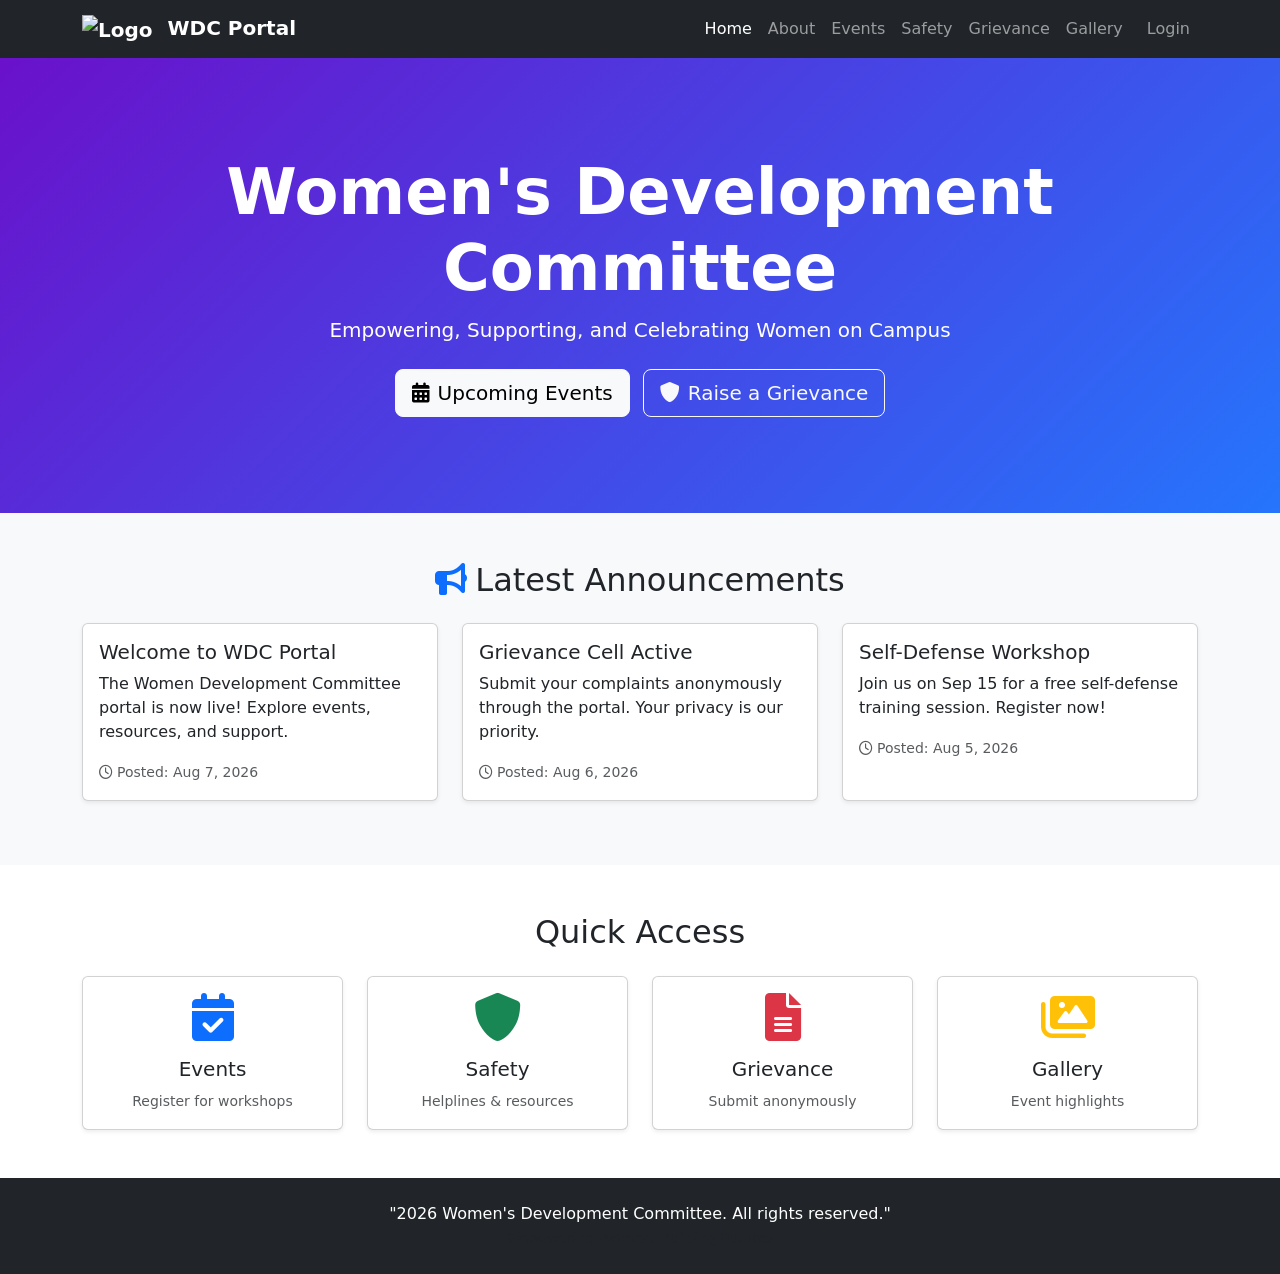
==== index.html/index.html @ 7facd770 "Initial commit - WDC Portal website" ====
<!DOCTYPE html>
<html lang="en">
<head>
    <meta charset="UTF-8">
    <meta name="viewport" content="width=device-width, initial-scale=1.0">
    <title>WDC Portal - Women's Development Committee</title>
    <link href="https://cdn.jsdelivr.net/npm/bootstrap@5.3.0-alpha1/dist/css/bootstrap.min.css" rel="stylesheet">
    <link rel="stylesheet" href="https://cdnjs.cloudflare.com/ajax/libs/font-awesome/6.0.0-beta3/css/all.min.css">
    <link rel="stylesheet" href="assets/css/style.css">
</head>
<body>

<!-- ========== NAVBAR ========== -->
<nav class="navbar navbar-expand-lg navbar-dark bg-dark sticky-top">
    <div class="container">
        <a class="navbar-brand fw-bold" href="/">
            <img src="assets/images/logo.png" alt="Logo" height="35" class="me-2">
            WDC Portal
        </a>
        <button class="navbar-toggler" type="button" data-bs-toggle="collapse" data-bs-target="#navbarNav">
            <span class="navbar-toggler-icon"></span>
        </button>
        <div class="collapse navbar-collapse" id="navbarNav">
            <ul class="navbar-nav ms-auto">
                <li class="nav-item"><a class="nav-link active" href="/">Home</a></li>
                <li class="nav-item"><a class="nav-link" href="/pages/about.html">About</a></li>
                <li class="nav-item"><a class="nav-link" href="/pages/events.html">Events</a></li>
                <li class="nav-item"><a class="nav-link" href="/pages/safety.html">Safety</a></li>
                <li class="nav-item"><a class="nav-link" href="/pages/grievance.html">Grievance</a></li>
                <li class="nav-item"><a class="nav-link" href="/pages/gallery.html">Gallery</a></li>
                <li class="nav-item"><a class="nav-link btn btn-outline-light btn-sm ms-2" href="/pages/login.html">Login</a></li>
            </ul>
        </div>
    </div>
</nav>

<!-- ========== HERO SECTION ========== -->
<section class="hero-section text-white text-center py-5" style="background: linear-gradient(135deg, #6a11cb, #2575fc);">
    <div class="container py-5">
        <h1 class="display-3 fw-bold">Women's Development Committee</h1>
        <p class="lead mb-4">Empowering, Supporting, and Celebrating Women on Campus</p>
        <a href="pages/events.html" class="btn btn-light btn-lg me-2">
            <i class="fas fa-calendar-alt me-2"></i>Upcoming Events
        </a>
        <a href="pages/grievance.html" class="btn btn-outline-light btn-lg">
            <i class="fas fa-shield-alt me-2"></i>Raise a Grievance
        </a>
    </div>
</section>

<!-- ========== ANNOUNCEMENTS ========== -->
<section class="py-5 bg-light">
    <div class="container">
        <h2 class="text-center mb-4">
            <i class="fas fa-bullhorn me-2 text-primary"></i>Latest Announcements
        </h2>
        <div class="row">
            <div class="col-md-4 mb-3">
                <div class="card h-100 shadow-sm hover-card">
                    <div class="card-body">
                        <h5 class="card-title">Welcome to WDC Portal</h5>
                        <p class="card-text">The Women Development Committee portal is now live! Explore events, resources, and support.</p>
                        <small class="text-muted"><i class="far fa-clock me-1"></i>Posted: Aug 7, 2026</small>
                    </div>
                </div>
            </div>
            <div class="col-md-4 mb-3">
                <div class="card h-100 shadow-sm hover-card">
                    <div class="card-body">
                        <h5 class="card-title">Grievance Cell Active</h5>
                        <p class="card-text">Submit your complaints anonymously through the portal. Your privacy is our priority.</p>
                        <small class="text-muted"><i class="far fa-clock me-1"></i>Posted: Aug 6, 2026</small>
                    </div>
                </div>
            </div>
            <div class="col-md-4 mb-3">
                <div class="card h-100 shadow-sm hover-card">
                    <div class="card-body">
                        <h5 class="card-title">Self-Defense Workshop</h5>
                        <p class="card-text">Join us on Sep 15 for a free self-defense training session. Register now!</p>
                        <small class="text-muted"><i class="far fa-clock me-1"></i>Posted: Aug 5, 2026</small>
                    </div>
                </div>
            </div>
        </div>
    </div>
</section>

<!-- ========== QUICK LINKS ========== -->
<section class="py-5">
    <div class="container">
        <h2 class="text-center mb-4">Quick Access</h2>
        <div class="row text-center g-4">
            <div class="col-md-3 col-6">
                <a href="pages/events.html" class="text-decoration-none">
                    <div class="card h-100 shadow-sm hover-card">
                        <div class="card-body">
                            <i class="fas fa-calendar-check fa-3x text-primary mb-3"></i>
                            <h5>Events</h5>
                            <small class="text-muted">Register for workshops</small>
                        </div>
                    </div>
                </a>
            </div>
            <div class="col-md-3 col-6">
                <a href="pages/safety.html" class="text-decoration-none">
                    <div class="card h-100 shadow-sm hover-card">
                        <div class="card-body">
                            <i class="fas fa-shield-alt fa-3x text-success mb-3"></i>
                            <h5>Safety</h5>
                            <small class="text-muted">Helplines & resources</small>
                        </div>
                    </div>
                </a>
            </div>
            <div class="col-md-3 col-6">
                <a href="pages/grievance.html" class="text-decoration-none">
                    <div class="card h-100 shadow-sm hover-card">
                        <div class="card-body">
                            <i class="fas fa-file-alt fa-3x text-danger mb-3"></i>
                            <h5>Grievance</h5>
                            <small class="text-muted">Submit anonymously</small>
                        </div>
                    </div>
                </a>
            </div>
            <div class="col-md-3 col-6">
                <a href="pages/gallery.html" class="text-decoration-none">
                    <div class="card h-100 shadow-sm hover-card">
                        <div class="card-body">
                            <i class="fas fa-images fa-3x text-warning mb-3"></i>
                            <h5>Gallery</h5>
                            <small class="text-muted">Event highlights</small>
                        </div>
                    </div>
                </a>
            </div>
        </div>
    </div>
</section>

<!-- ========== FOOTER ========== -->
<footer class="bg-dark text-white text-center py-4">
    <div class="container">
        <p class="mb-0">"2026 Women's Development Committee. All rights reserved."</p>
        <small class="text-muted">Empowering Women, Building Futures</small>
    </div>
</footer>

<script src="https://cdn.jsdelivr.net/npm/bootstrap@5.3.0-alpha1/dist/js/bootstrap.bundle.min.js"></script>
<script src="assets/js/script.js"></script>
</body>
</html>
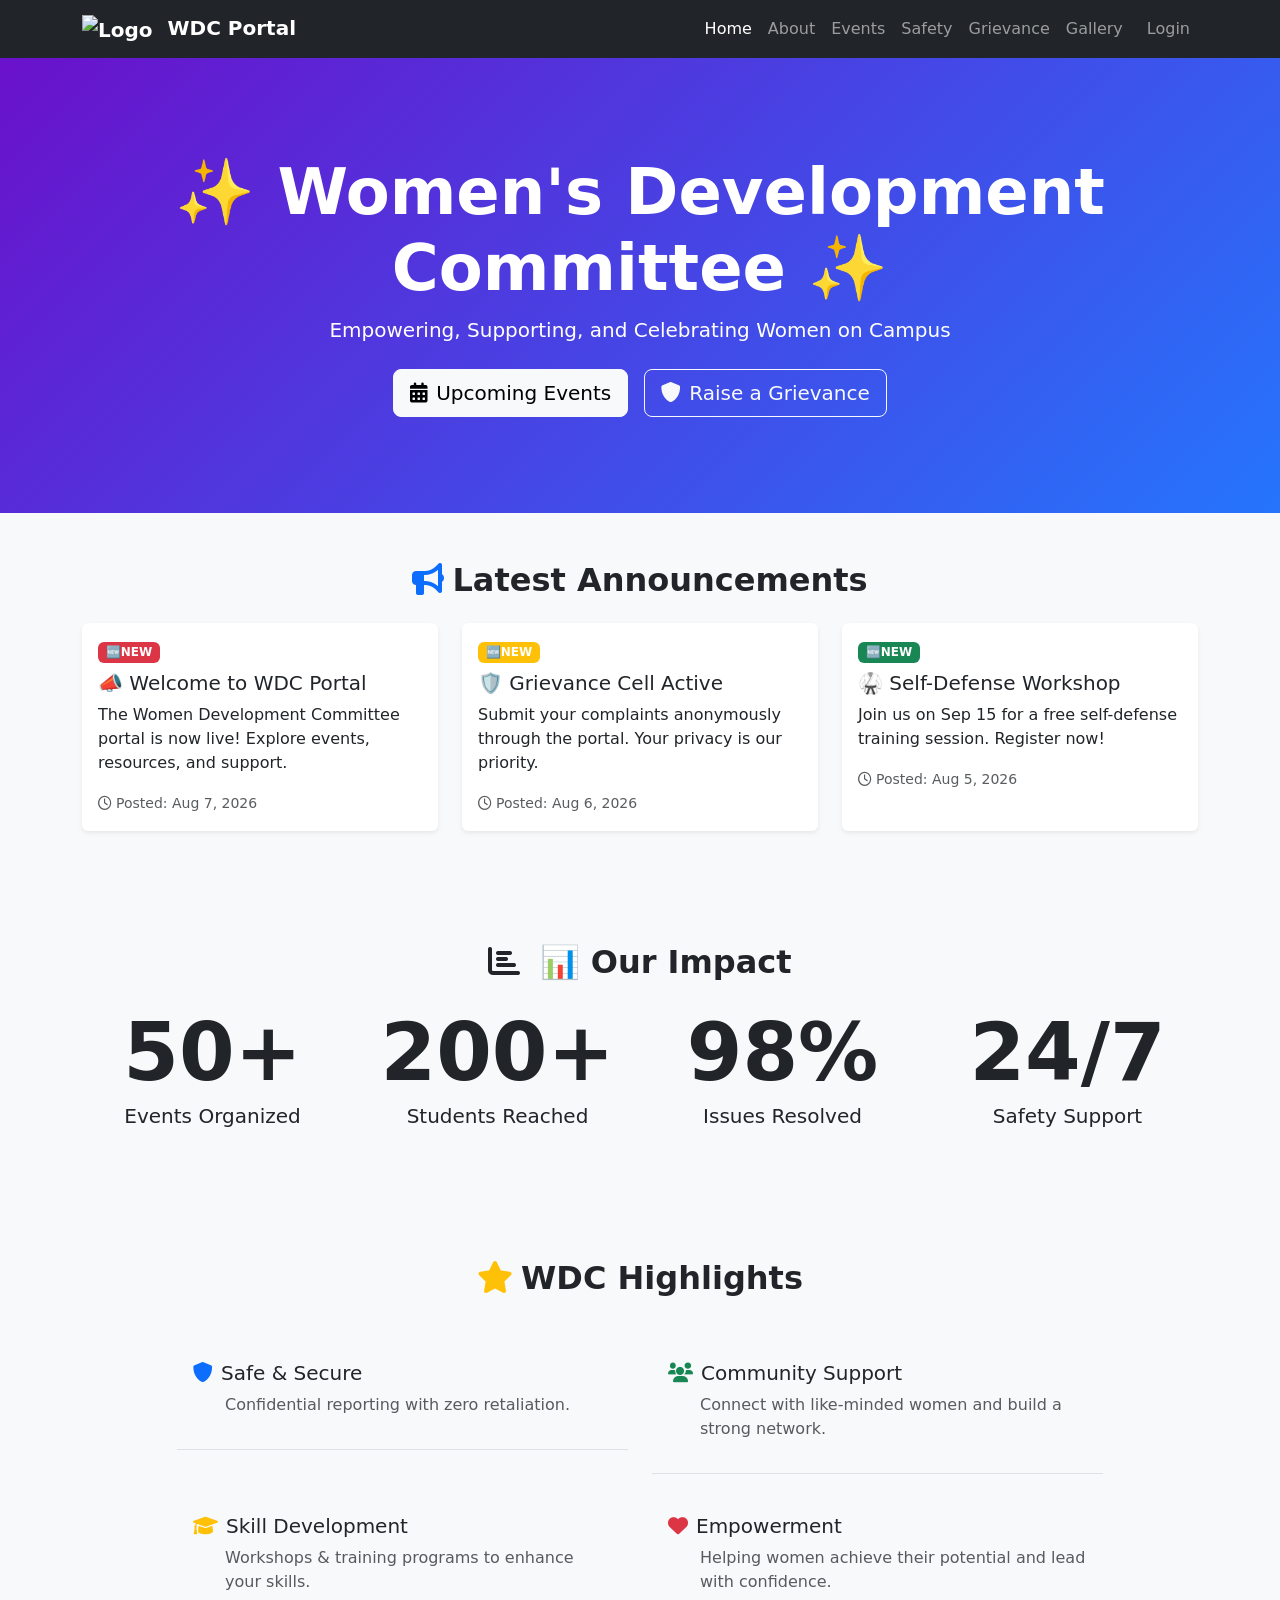
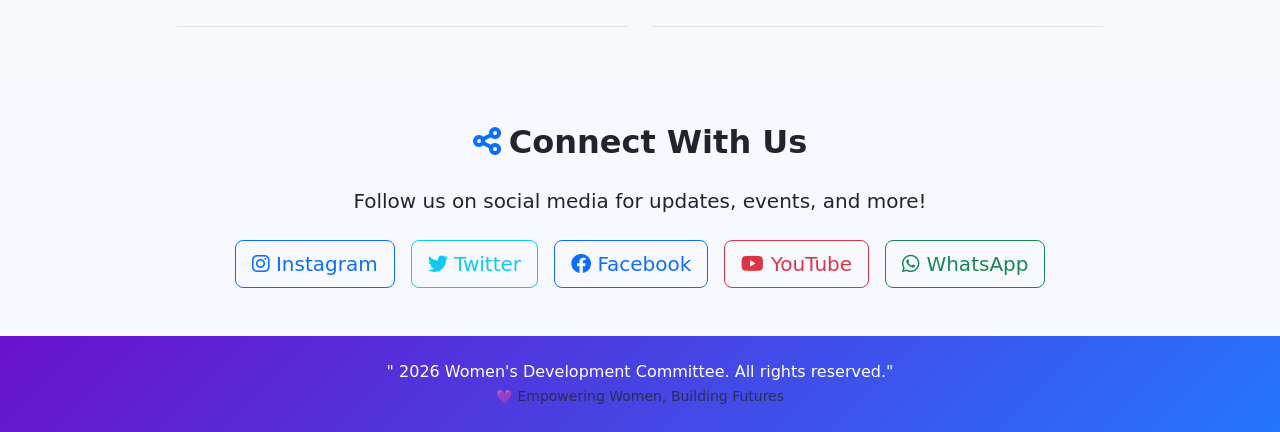
==== commit 13f4cf27: "Initial commit - WDC Portal website" ====
--- a/index.html/index.html
+++ b/index.html/index.html
@@ -1,20 +1,22 @@
 <!DOCTYPE html>
 <html lang="en">
 <head>
-    <meta charset="UTF-8">
-    <meta name="viewport" content="width=device-width, initial-scale=1.0">
+    <meta charset="UTF-8" />
+    <meta name="viewport" content="width=device-width, initial-scale=1.0"/>
     <title>WDC Portal - Women's Development Committee</title>
-    <link href="https://cdn.jsdelivr.net/npm/bootstrap@5.3.0-alpha1/dist/css/bootstrap.min.css" rel="stylesheet">
-    <link rel="stylesheet" href="https://cdnjs.cloudflare.com/ajax/libs/font-awesome/6.0.0-beta3/css/all.min.css">
-    <link rel="stylesheet" href="assets/css/style.css">
+    <link href="https://cdn.jsdelivr.net/npm/bootstrap@5.3.0-alpha1/dist/css/bootstrap.min.css" rel="stylesheet" />
+    <link rel="stylesheet" href="https://cdnjs.cloudflare.com/ajax/libs/font-awesome/6.0.0-beta3/css/all.min.css" />
+    <link rel="stylesheet" href="assets/css/style.css" />
 </head>
 <body>
 
-<!-- ========== NAVBAR ========== -->
+<!-- ================================ -->
+<!-- NAVBAR -->
+<!-- ================================ -->
 <nav class="navbar navbar-expand-lg navbar-dark bg-dark sticky-top">
     <div class="container">
         <a class="navbar-brand fw-bold" href="/">
-            <img src="assets/images/logo.png" alt="Logo" height="35" class="me-2">
+            <img src="assets/images/logo.jpg" alt="Logo" height="35" class="me-2">
             WDC Portal
         </a>
         <button class="navbar-toggler" type="button" data-bs-toggle="collapse" data-bs-target="#navbarNav">
@@ -34,49 +36,56 @@
     </div>
 </nav>
 
-<!-- ========== HERO SECTION ========== -->
+<!-- ================================ -->
+<!-- HERO SECTION -->
+<!-- ================================ -->
 <section class="hero-section text-white text-center py-5" style="background: linear-gradient(135deg, #6a11cb, #2575fc);">
     <div class="container py-5">
-        <h1 class="display-3 fw-bold">Women's Development Committee</h1>
+        <h1 class="display-3 fw-bold">✨ Women's Development Committee ✨</h1>
         <p class="lead mb-4">Empowering, Supporting, and Celebrating Women on Campus</p>
-        <a href="pages/events.html" class="btn btn-light btn-lg me-2">
-            <i class="fas fa-calendar-alt me-2"></i>Upcoming Events
-        </a>
-        <a href="pages/grievance.html" class="btn btn-outline-light btn-lg">
-            <i class="fas fa-shield-alt me-2"></i>Raise a Grievance
-        </a>
-    </div>
-</section>
-
-<!-- ========== ANNOUNCEMENTS ========== -->
+        <div class="d-flex justify-content-center gap-3 flex-wrap">
+            <a href="pages/events.html" class="btn btn-light btn-lg">
+                <i class="fas fa-calendar-alt me-2"></i>Upcoming Events
+            </a>
+            <a href="pages/grievance.html" class="btn btn-outline-light btn-lg">
+                <i class="fas fa-shield-alt me-2"></i>Raise a Grievance
+            </a>
+        </div>
+    </div>
+</section>
+
+<!-- ================================ -->
+<!-- LATEST ANNOUNCEMENTS -->
+<!-- ================================ -->
 <section class="py-5 bg-light">
     <div class="container">
-        <h2 class="text-center mb-4">
-            <i class="fas fa-bullhorn me-2 text-primary"></i>Latest Announcements
-        </h2>
+        <h2 class="text-center mb-4 fw-bold"><i class="fas fa-bullhorn me-2 text-primary"></i>Latest Announcements</h2>
         <div class="row">
             <div class="col-md-4 mb-3">
-                <div class="card h-100 shadow-sm hover-card">
+                <div class="card h-100 shadow-sm hover-card border-0">
                     <div class="card-body">
-                        <h5 class="card-title">Welcome to WDC Portal</h5>
+                        <span class="badge bg-danger mb-2"> 🆕NEW</span>
+                        <h5 class="card-title"> 📣 Welcome to WDC Portal</h5>
                         <p class="card-text">The Women Development Committee portal is now live! Explore events, resources, and support.</p>
                         <small class="text-muted"><i class="far fa-clock me-1"></i>Posted: Aug 7, 2026</small>
                     </div>
                 </div>
             </div>
             <div class="col-md-4 mb-3">
-                <div class="card h-100 shadow-sm hover-card">
+                <div class="card h-100 shadow-sm hover-card border-0">
                     <div class="card-body">
-                        <h5 class="card-title">Grievance Cell Active</h5>
+                        <span class="badge bg-warning mb-2">🆕NEW</span>
+                        <h5 class="card-title"> 🛡️ Grievance Cell Active</h5>
                         <p class="card-text">Submit your complaints anonymously through the portal. Your privacy is our priority.</p>
                         <small class="text-muted"><i class="far fa-clock me-1"></i>Posted: Aug 6, 2026</small>
                     </div>
                 </div>
             </div>
             <div class="col-md-4 mb-3">
-                <div class="card h-100 shadow-sm hover-card">
+                <div class="card h-100 shadow-sm hover-card border-0">
                     <div class="card-body">
-                        <h5 class="card-title">Self-Defense Workshop</h5>
+                        <span class="badge bg-success mb-2"> 🆕NEW</span>
+                        <h5 class="card-title"> 🥋 Self-Defense Workshop</h5>
                         <p class="card-text">Join us on Sep 15 for a free self-defense training session. Register now!</p>
                         <small class="text-muted"><i class="far fa-clock me-1"></i>Posted: Aug 5, 2026</small>
                     </div>
@@ -86,68 +95,107 @@
     </div>
 </section>
 
-<!-- ========== QUICK LINKS ========== -->
-<section class="py-5">
-    <div class="container">
-        <h2 class="text-center mb-4">Quick Access</h2>
-        <div class="row text-center g-4">
-            <div class="col-md-3 col-6">
-                <a href="pages/events.html" class="text-decoration-none">
-                    <div class="card h-100 shadow-sm hover-card">
-                        <div class="card-body">
-                            <i class="fas fa-calendar-check fa-3x text-primary mb-3"></i>
-                            <h5>Events</h5>
-                            <small class="text-muted">Register for workshops</small>
-                        </div>
-                    </div>
-                </a>
-            </div>
-            <div class="col-md-3 col-6">
-                <a href="pages/safety.html" class="text-decoration-none">
-                    <div class="card h-100 shadow-sm hover-card">
-                        <div class="card-body">
-                            <i class="fas fa-shield-alt fa-3x text-success mb-3"></i>
-                            <h5>Safety</h5>
-                            <small class="text-muted">Helplines & resources</small>
-                        </div>
-                    </div>
-                </a>
-            </div>
-            <div class="col-md-3 col-6">
-                <a href="pages/grievance.html" class="text-decoration-none">
-                    <div class="card h-100 shadow-sm hover-card">
-                        <div class="card-body">
-                            <i class="fas fa-file-alt fa-3x text-danger mb-3"></i>
-                            <h5>Grievance</h5>
-                            <small class="text-muted">Submit anonymously</small>
-                        </div>
-                    </div>
-                </a>
-            </div>
-            <div class="col-md-3 col-6">
-                <a href="pages/gallery.html" class="text-decoration-none">
-                    <div class="card h-100 shadow-sm hover-card">
-                        <div class="card-body">
-                            <i class="fas fa-images fa-3x text-warning mb-3"></i>
-                            <h5>Gallery</h5>
-                            <small class="text-muted">Event highlights</small>
-                        </div>
-                    </div>
-                </a>
-            </div>
-        </div>
-    </div>
-</section>
-
-<!-- ========== FOOTER ========== -->
-<footer class="bg-dark text-white text-center py-4">
-    <div class="container">
-        <p class="mb-0">"2026 Women's Development Committee. All rights reserved."</p>
-        <small class="text-muted">Empowering Women, Building Futures</small>
+<!-- ================================ -->
+<!-- OUR IMPACT -->
+<!-- ================================ -->
+<section class="py-5 bg-light">
+    <div class="container">
+        <h2 class="text-center mb-4 fw-bold"><i class="fas fa-chart-bar me-2"></i> 📊 Our Impact</h2>
+        <div class="row text-center ">
+            <div class="col-md-3 col-6 mb-3">
+                <div class="display-1 fw-bold">50+</div>
+                <p class="lead">Events Organized</p>
+            </div>
+            <div class="col-md-3 col-6 mb-3">
+                <div class="display-1 fw-bold">200+</div>
+                <p class="lead">Students Reached</p>
+            </div>
+            <div class="col-md-3 col-6 mb-3">
+                <div class="display-1 fw-bold">98%</div>
+                <p class="lead">Issues Resolved</p>
+            </div>
+            <div class="col-md-3 col-6 mb-3">
+                <div class="display-1 fw-bold">24/7</div>
+                <p class="lead">Safety Support</p>
+            </div>
+        </div>
+    </div>
+</section>
+
+<!-- ================================ -->
+<!-- WDC HIGHLIGHTS (LIST STYLE) -->
+<!-- ================================ -->
+<section class="py-5 bg-light">
+    <div class="container">
+        <h2 class="text-center mb-5 fw-bold">
+            <i class="fas fa-star me-2 text-warning"></i>WDC Highlights
+        </h2>
+        <div class="row justify-content-center">
+            <div class="col-md-10">
+                <div class="row g-4">
+                    <div class="col-md-6">
+                        <div class="p-3 border-bottom">
+                            <h5><i class="fas fa-shield-alt text-primary me-2"></i>Safe & Secure</h5>
+                            <p class="text-muted ms-4 ps-2">Confidential reporting with zero retaliation.</p>
+                        </div>
+                    </div>
+                    <div class="col-md-6">
+                        <div class="p-3 border-bottom">
+                            <h5><i class="fas fa-users text-success me-2"></i>Community Support</h5>
+                            <p class="text-muted ms-4 ps-2">Connect with like-minded women and build a strong network.</p>
+                        </div>
+                    </div>
+                    <div class="col-md-6">
+                        <div class="p-3 border-bottom">
+                            <h5><i class="fas fa-graduation-cap text-warning me-2"></i>Skill Development</h5>
+                            <p class="text-muted ms-4 ps-2">Workshops &amp; training programs to enhance your skills.</p>
+                        </div>
+                    </div>
+                    <div class="col-md-6">
+                        <div class="p-3 border-bottom">
+                            <h5><i class="fas fa-heart text-danger me-2"></i>Empowerment</h5>
+                            <p class="text-muted ms-4 ps-2">Helping women achieve their potential and lead with confidence.</p>
+                        </div>
+                    </div>
+                </div>
+            </div>
+        </div>
+    </div>
+</section>
+
+<!-- ================================ -->
+<!-- CONNECT WITH US -->
+<!-- ================================ -->
+<section class="py-5" style="background: #f8f9ff;">
+    <div class="container text-center">
+        <h2 class="fw-bold mb-4"><i class="fas fa-share-alt me-2 text-primary"></i>Connect With Us</h2>
+        <p class="lead mb-4">Follow us on social media for updates, events, and more!</p>
+        <div class="d-flex justify-content-center gap-3 flex-wrap">
+            <a href="#" class="btn btn-outline-primary btn-lg"><i class="fab fa-instagram"></i> Instagram</a>
+            <a href="#" class="btn btn-outline-info btn-lg"><i class="fab fa-twitter"></i> Twitter</a>
+            <a href="#" class="btn btn-outline-primary btn-lg"><i class="fab fa-facebook"></i> Facebook</a>
+            <a href="#" class="btn btn-outline-danger btn-lg"><i class="fab fa-youtube"></i> YouTube</a>
+            <a href="#" class="btn btn-outline-success btn-lg"><i class="fab fa-whatsapp"></i> WhatsApp</a>
+        </div>
+    </div>
+</section>
+
+<!-- ================================ -->
+<!-- FOOTER -->
+<!-- ================================ -->
+<footer class="text-white text-center py-4" style="background: linear-gradient(135deg, #6a11cb, #2575fc);">
+    <div class="container">
+        <p class="mb-0">" 2026 Women's Development Committee. All rights reserved."</p>
+        <small class="text-muted">💜 Empowering Women, Building Futures</small>
     </div>
 </footer>
 
-<script src="https://cdn.jsdelivr.net/npm/bootstrap@5.3.0-alpha1/dist/js/bootstrap.bundle.min.js"></script>
+<!-- ================================ -->
+<!-- SCRIPTS -->
+<!-- ================================ -->
+<script src="https://cdn.jsdelivr.net/npm/bootstrap@5.3.0-alpha1/dist/js/bootstrap.bundle.min.js">
+</script>
 <script src="assets/js/script.js"></script>
+
 </body>
 </html>
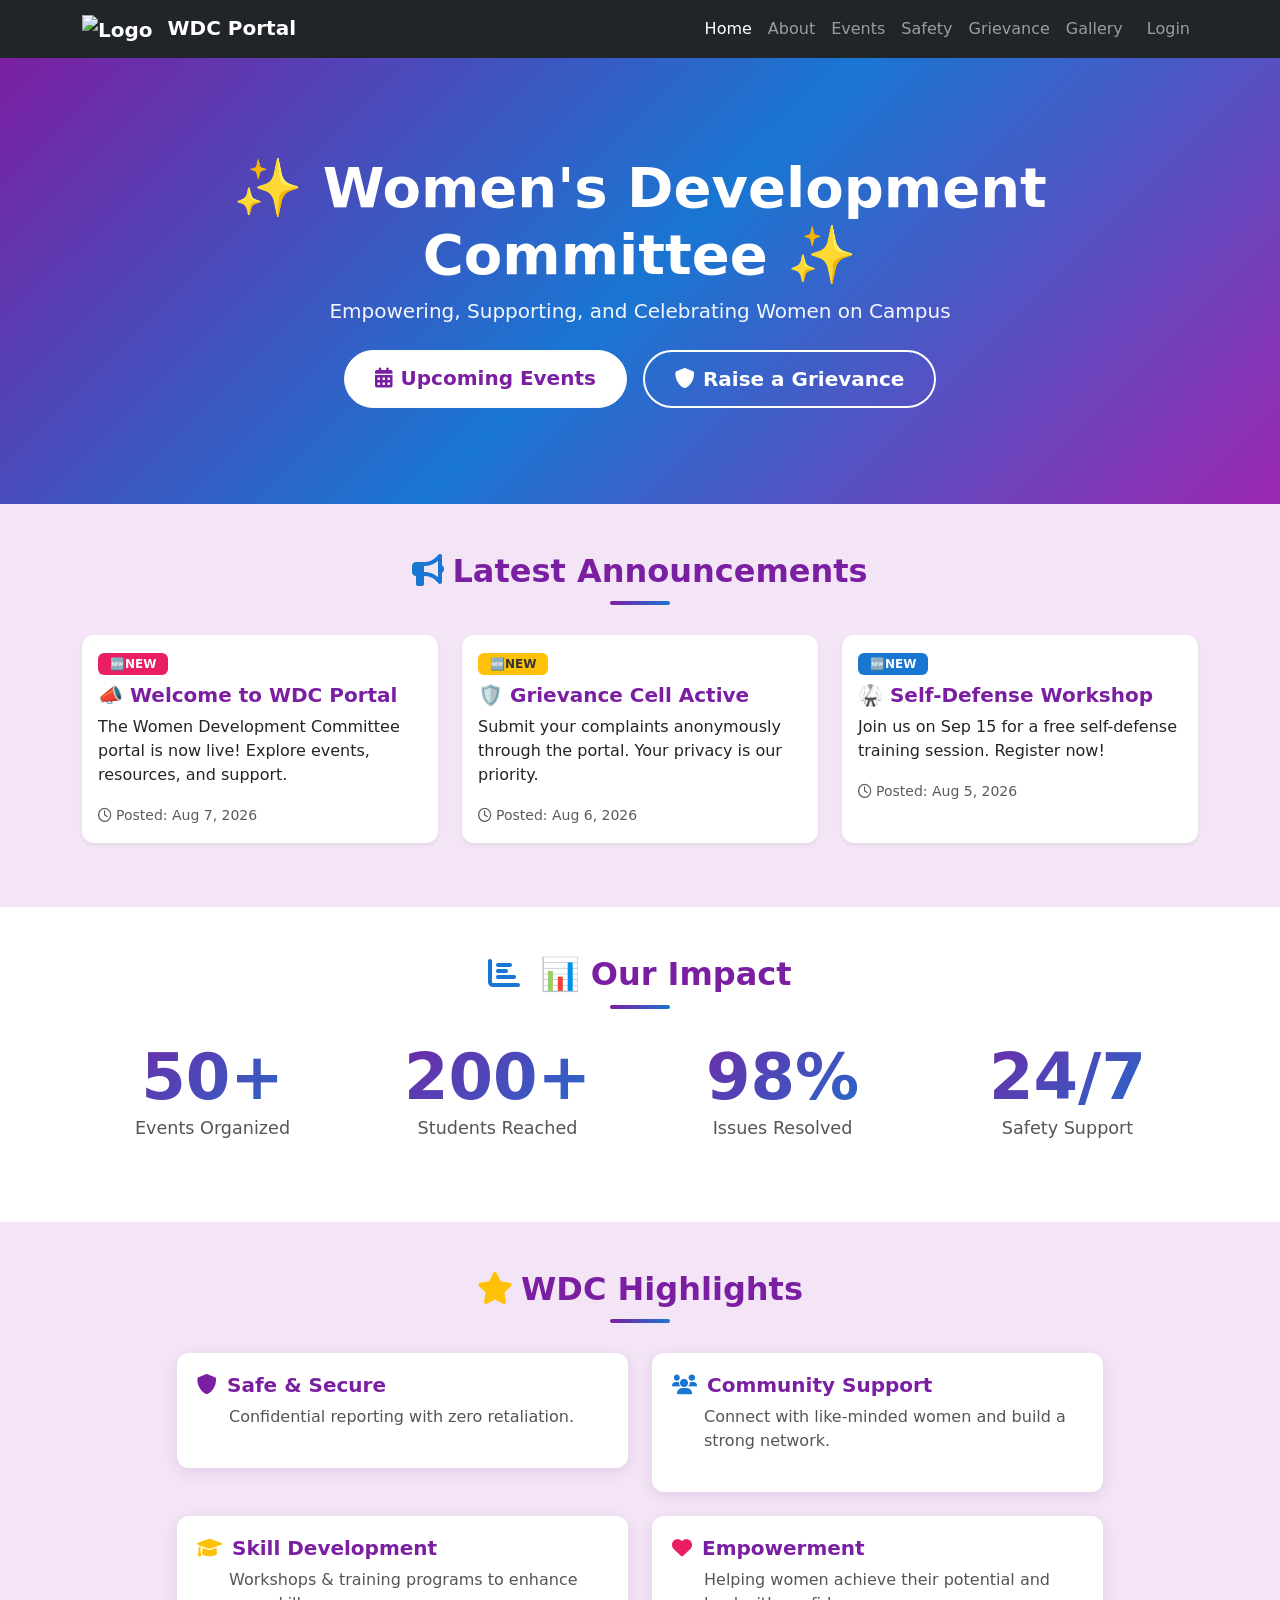
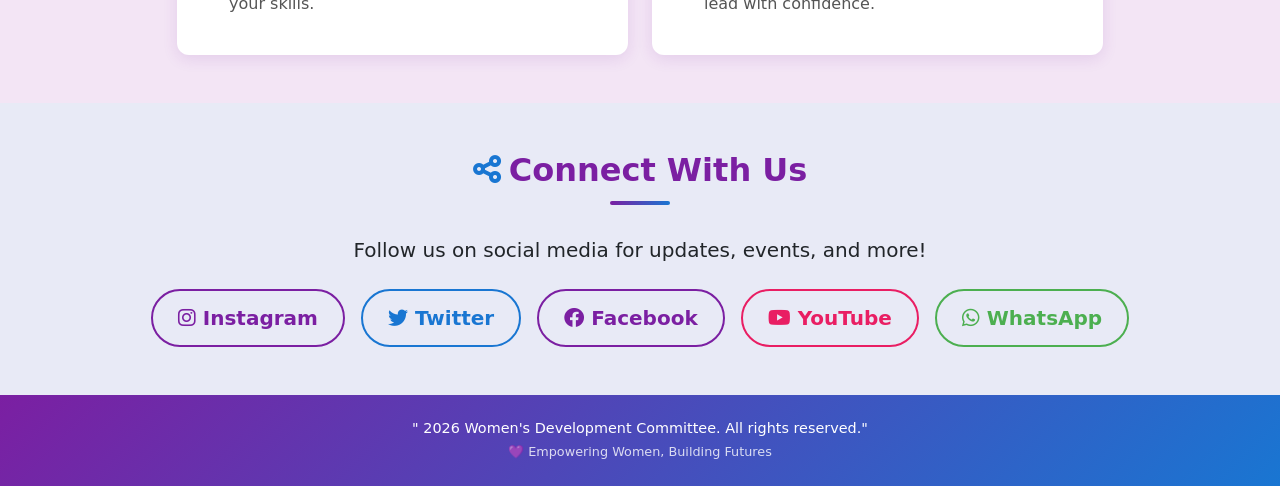
==== commit 8ed6800c: "Updated Hmepage" ====
--- a/index.html/index.html
+++ b/index.html/index.html
@@ -7,6 +7,229 @@
     <link href="https://cdn.jsdelivr.net/npm/bootstrap@5.3.0-alpha1/dist/css/bootstrap.min.css" rel="stylesheet" />
     <link rel="stylesheet" href="https://cdnjs.cloudflare.com/ajax/libs/font-awesome/6.0.0-beta3/css/all.min.css" />
     <link rel="stylesheet" href="assets/css/style.css" />
+    <style>
+        /* ===== COLOR VARIABLES (Lighter Blue-Purple Theme) ===== */
+        :root {
+            --primary: #7B1FA2;
+            --primary-light: #9C27B0;
+            --primary-bg: #F3E5F5;
+            --secondary: #1976D2;
+            --secondary-light: #64B5F6;
+            --accent-pink: #E91E63;
+            --accent-pink-light: #F48FB1;
+            --white: #FFFFFF;
+            --light-bg: #F5F7FA;
+            --shadow: 0 4px 15px rgba(123, 31, 162, 0.12);
+            --shadow-hover: 0 8px 25px rgba(123, 31, 162, 0.2);
+            --radius: 12px;
+            --gray-text: #555555;
+        }
+
+        /* ===== HERO SECTION ===== */
+        .hero-section {
+            background: linear-gradient(135deg, #7B1FA2 0%, #1976D2 50%, #9C27B0 100%);
+            color: white;
+            padding: 80px 0;
+            position: relative;
+            overflow: hidden;
+        }
+        .hero-section h1 {
+            font-weight: 700;
+            font-size: 3.5rem;
+        }
+        .hero-section .lead {
+            font-size: 1.25rem;
+            opacity: 0.95;
+        }
+        .hero-section .btn-light {
+            background: white;
+            color: #7B1FA2;
+            font-weight: 600;
+            padding: 12px 30px;
+            border-radius: 30px;
+            transition: all 0.3s ease;
+        }
+        .hero-section .btn-light:hover {
+            transform: translateY(-3px);
+            box-shadow: 0 8px 25px rgba(0,0,0,0.2);
+        }
+        .hero-section .btn-outline-light {
+            border: 2px solid white;
+            color: white;
+            font-weight: 600;
+            padding: 12px 30px;
+            border-radius: 30px;
+            transition: all 0.3s ease;
+        }
+        .hero-section .btn-outline-light:hover {
+            background: white;
+            color: #7B1FA2;
+            transform: translateY(-3px);
+            box-shadow: 0 8px 25px rgba(0,0,0,0.2);
+        }
+
+        /* ===== SECTION TITLES ===== */
+        .section-title {
+            color: #7B1FA2;
+            font-weight: 700;
+            position: relative;
+            padding-bottom: 15px;
+            margin-bottom: 30px;
+        }
+        .section-title::after {
+            content: '';
+            position: absolute;
+            bottom: 0;
+            left: 50%;
+            transform: translateX(-50%);
+            width: 60px;
+            height: 4px;
+            background: linear-gradient(90deg, #7B1FA2, #1976D2);
+            border-radius: 2px;
+        }
+        .section-title i {
+            color: #1976D2;
+        }
+
+        /* ===== ANNOUNCEMENT CARDS ===== */
+        .hover-card {
+            transition: all 0.3s ease;
+            border-radius: var(--radius);
+            border: none;
+            box-shadow: var(--shadow);
+        }
+        .hover-card:hover {
+            transform: translateY(-8px);
+            box-shadow: var(--shadow-hover);
+        }
+        .hover-card .card-title {
+            color: #7B1FA2;
+            font-weight: 600;
+        }
+        .hover-card .badge {
+            font-weight: 600;
+            padding: 5px 12px;
+        }
+        .badge.bg-danger {
+            background: #E91E63 !important;
+        }
+        .badge.bg-warning {
+            background: #FFC107 !important;
+            color: #333;
+        }
+        .badge.bg-success {
+            background: #1976D2 !important;
+        }
+
+        /* ===== IMPACT STATS ===== */
+        .stat-number {
+            font-size: 4rem;
+            font-weight: 700;
+            background: linear-gradient(135deg, #7B1FA2, #1976D2);
+            -webkit-background-clip: text;
+            -webkit-text-fill-color: transparent;
+            background-clip: text;
+            line-height: 1.2;
+        }
+        .stat-label {
+            font-size: 1.1rem;
+            color: var(--gray-text);
+            font-weight: 500;
+        }
+
+        /* ===== HIGHLIGHTS ===== */
+        .highlight-item {
+            padding: 20px;
+            border-radius: var(--radius);
+            background: var(--white);
+            box-shadow: var(--shadow);
+            transition: all 0.3s ease;
+            border-bottom: 3px solid transparent;
+        }
+        .highlight-item:hover {
+            transform: translateY(-5px);
+            box-shadow: var(--shadow-hover);
+            border-bottom-color: #1976D2;
+        }
+        .highlight-item h5 {
+            color: #7B1FA2;
+            font-weight: 600;
+        }
+        .highlight-item h5 i {
+            margin-right: 10px;
+        }
+        .highlight-item .text-muted {
+            color: var(--gray-text) !important;
+        }
+
+        /* ===== SOCIAL BUTTONS ===== */
+        .social-btn {
+            padding: 12px 25px;
+            border-radius: 30px;
+            font-weight: 600;
+            transition: all 0.3s ease;
+            border: 2px solid transparent;
+        }
+        .social-btn:hover {
+            transform: translateY(-3px);
+            box-shadow: var(--shadow-hover);
+        }
+        .btn-outline-primary {
+            color: #7B1FA2;
+            border-color: #7B1FA2;
+        }
+        .btn-outline-primary:hover {
+            background: #7B1FA2;
+            color: white;
+        }
+        .btn-outline-info {
+            color: #1976D2;
+            border-color: #1976D2;
+        }
+        .btn-outline-info:hover {
+            background: #1976D2;
+            color: white;
+        }
+        .btn-outline-danger {
+            color: #E91E63;
+            border-color: #E91E63;
+        }
+        .btn-outline-danger:hover {
+            background: #E91E63;
+            color: white;
+        }
+        .btn-outline-success {
+            color: #4CAF50;
+            border-color: #4CAF50;
+        }
+        .btn-outline-success:hover {
+            background: #4CAF50;
+            color: white;
+        }
+
+        /* ===== FOOTER ===== */
+        .footer-custom {
+            background: linear-gradient(135deg, #7B1FA2, #1976D2);
+            color: white;
+            padding: 15px 0;
+        }
+        .footer-custom small {
+            color: rgba(255,255,255,0.8);
+        }
+
+        /* ===== RESPONSIVE ===== */
+        @media (max-width: 768px) {
+            .hero-section {
+                padding: 50px 0;
+            }
+            .hero-section h1 {
+                font-size: 2.2rem;
+            }
+            .stat-number {
+                font-size: 2.8rem;
+            }
+        }
+    </style>
 </head>
 <body>
 
@@ -39,7 +262,7 @@
 <!-- ================================ -->
 <!-- HERO SECTION -->
 <!-- ================================ -->
-<section class="hero-section text-white text-center py-5" style="background: linear-gradient(135deg, #6a11cb, #2575fc);">
+<section class="hero-section text-white text-center py-5">
     <div class="container py-5">
         <h1 class="display-3 fw-bold">✨ Women's Development Committee ✨</h1>
         <p class="lead mb-4">Empowering, Supporting, and Celebrating Women on Campus</p>
@@ -57,15 +280,17 @@
 <!-- ================================ -->
 <!-- LATEST ANNOUNCEMENTS -->
 <!-- ================================ -->
-<section class="py-5 bg-light">
+<section class="py-5" style="background: #F3E5F5;">
     <div class="container">
-        <h2 class="text-center mb-4 fw-bold"><i class="fas fa-bullhorn me-2 text-primary"></i>Latest Announcements</h2>
+        <h2 class="section-title text-center">
+            <i class="fas fa-bullhorn me-2"></i>Latest Announcements
+        </h2>
         <div class="row">
             <div class="col-md-4 mb-3">
                 <div class="card h-100 shadow-sm hover-card border-0">
                     <div class="card-body">
-                        <span class="badge bg-danger mb-2"> 🆕NEW</span>
-                        <h5 class="card-title"> 📣 Welcome to WDC Portal</h5>
+                        <span class="badge bg-danger mb-2">🆕NEW</span>
+                        <h5 class="card-title">📣 Welcome to WDC Portal</h5>
                         <p class="card-text">The Women Development Committee portal is now live! Explore events, resources, and support.</p>
                         <small class="text-muted"><i class="far fa-clock me-1"></i>Posted: Aug 7, 2026</small>
                     </div>
@@ -75,7 +300,7 @@
                 <div class="card h-100 shadow-sm hover-card border-0">
                     <div class="card-body">
                         <span class="badge bg-warning mb-2">🆕NEW</span>
-                        <h5 class="card-title"> 🛡️ Grievance Cell Active</h5>
+                        <h5 class="card-title">🛡️ Grievance Cell Active</h5>
                         <p class="card-text">Submit your complaints anonymously through the portal. Your privacy is our priority.</p>
                         <small class="text-muted"><i class="far fa-clock me-1"></i>Posted: Aug 6, 2026</small>
                     </div>
@@ -84,8 +309,8 @@
             <div class="col-md-4 mb-3">
                 <div class="card h-100 shadow-sm hover-card border-0">
                     <div class="card-body">
-                        <span class="badge bg-success mb-2"> 🆕NEW</span>
-                        <h5 class="card-title"> 🥋 Self-Defense Workshop</h5>
+                        <span class="badge bg-success mb-2">🆕NEW</span>
+                        <h5 class="card-title">🥋 Self-Defense Workshop</h5>
                         <p class="card-text">Join us on Sep 15 for a free self-defense training session. Register now!</p>
                         <small class="text-muted"><i class="far fa-clock me-1"></i>Posted: Aug 5, 2026</small>
                     </div>
@@ -98,62 +323,64 @@
 <!-- ================================ -->
 <!-- OUR IMPACT -->
 <!-- ================================ -->
-<section class="py-5 bg-light">
+<section class="py-5">
     <div class="container">
-        <h2 class="text-center mb-4 fw-bold"><i class="fas fa-chart-bar me-2"></i> 📊 Our Impact</h2>
-        <div class="row text-center ">
+        <h2 class="section-title text-center">
+            <i class="fas fa-chart-bar me-2"></i> 📊 Our Impact
+        </h2>
+        <div class="row text-center">
             <div class="col-md-3 col-6 mb-3">
-                <div class="display-1 fw-bold">50+</div>
-                <p class="lead">Events Organized</p>
+                <div class="stat-number">50+</div>
+                <p class="stat-label">Events Organized</p>
             </div>
             <div class="col-md-3 col-6 mb-3">
-                <div class="display-1 fw-bold">200+</div>
-                <p class="lead">Students Reached</p>
+                <div class="stat-number">200+</div>
+                <p class="stat-label">Students Reached</p>
             </div>
             <div class="col-md-3 col-6 mb-3">
-                <div class="display-1 fw-bold">98%</div>
-                <p class="lead">Issues Resolved</p>
+                <div class="stat-number">98%</div>
+                <p class="stat-label">Issues Resolved</p>
             </div>
             <div class="col-md-3 col-6 mb-3">
-                <div class="display-1 fw-bold">24/7</div>
-                <p class="lead">Safety Support</p>
+                <div class="stat-number">24/7</div>
+                <p class="stat-label">Safety Support</p>
             </div>
         </div>
     </div>
 </section>
 
 <!-- ================================ -->
-<!-- WDC HIGHLIGHTS (LIST STYLE) -->
-<!-- ================================ -->
-<section class="py-5 bg-light">
+<!-- WDC HIGHLIGHTS -->
+<!-- ================================ -->
+<section class="py-5" style="background: #F3E5F5;">
     <div class="container">
-        <h2 class="text-center mb-5 fw-bold">
-            <i class="fas fa-star me-2 text-warning"></i>WDC Highlights
+        <h2 class="section-title text-center">
+            <i class="fas fa-star me-2" style="color: #FFC107;"></i>WDC Highlights
         </h2>
         <div class="row justify-content-center">
             <div class="col-md-10">
                 <div class="row g-4">
                     <div class="col-md-6">
-                        <div class="p-3 border-bottom">
-                            <h5><i class="fas fa-shield-alt text-primary me-2"></i>Safe & Secure</h5>
+                        <div class="highlight-item">
+                            <h5><i class="fas fa-shield-alt" style="color: #7B1FA2;"></i>Safe & Secure</h5>
                             <p class="text-muted ms-4 ps-2">Confidential reporting with zero retaliation.</p>
                         </div>
                     </div>
                     <div class="col-md-6">
-                        <div class="p-3 border-bottom">
-                            <h5><i class="fas fa-users text-success me-2"></i>Community Support</h5>
+                        <div class="highlight-item">
+                            <h5><i class="fas fa-users" style="color: #1976D2;"></i>Community Support</h5>
                             <p class="text-muted ms-4 ps-2">Connect with like-minded women and build a strong network.</p>
                         </div>
                     </div>
                     <div class="col-md-6">
-                        <div class="p-3 border-bottom">
-                            <h5><i class="fas fa-graduation-cap text-warning me-2"></i>Skill Development</h5>
+                        <div class="highlight-item">
+                            <h5><i class="fas fa-graduation-cap" style="color: #FFC107;"></i>Skill Development</h5>
                             <p class="text-muted ms-4 ps-2">Workshops &amp; training programs to enhance your skills.</p>
                         </div>
                     </div>
                     <div class="col-md-6">
-                        <div class="p-3 border-bottom">
-                            <h5><i class="fas fa-heart text-danger me-2"></i>Empowerment</h5>
+                        <div class="highlight-item">
+                            <h5><i class="fas fa-heart" style="color: #E91E63;"></i>Empowerment</h5>
                             <p class="text-muted ms-4 ps-2">Helping women achieve their potential and lead with confidence.</p>
                         </div>
                     </div>
@@ -166,16 +393,18 @@
 <!-- ================================ -->
 <!-- CONNECT WITH US -->
 <!-- ================================ -->
-<section class="py-5" style="background: #f8f9ff;">
+<section class="py-5" style="background: #E8EAF6;">
     <div class="container text-center">
-        <h2 class="fw-bold mb-4"><i class="fas fa-share-alt me-2 text-primary"></i>Connect With Us</h2>
+        <h2 class="section-title text-center">
+            <i class="fas fa-share-alt me-2"></i>Connect With Us
+        </h2>
         <p class="lead mb-4">Follow us on social media for updates, events, and more!</p>
         <div class="d-flex justify-content-center gap-3 flex-wrap">
-            <a href="#" class="btn btn-outline-primary btn-lg"><i class="fab fa-instagram"></i> Instagram</a>
-            <a href="#" class="btn btn-outline-info btn-lg"><i class="fab fa-twitter"></i> Twitter</a>
-            <a href="#" class="btn btn-outline-primary btn-lg"><i class="fab fa-facebook"></i> Facebook</a>
-            <a href="#" class="btn btn-outline-danger btn-lg"><i class="fab fa-youtube"></i> YouTube</a>
-            <a href="#" class="btn btn-outline-success btn-lg"><i class="fab fa-whatsapp"></i> WhatsApp</a>
+            <a href="#" class="btn social-btn btn-outline-primary btn-lg"><i class="fab fa-instagram"></i> Instagram</a>
+            <a href="#" class="btn social-btn btn-outline-info btn-lg"><i class="fab fa-twitter"></i> Twitter</a>
+            <a href="#" class="btn social-btn btn-outline-primary btn-lg"><i class="fab fa-facebook"></i> Facebook</a>
+            <a href="#" class="btn social-btn btn-outline-danger btn-lg"><i class="fab fa-youtube"></i> YouTube</a>
+            <a href="#" class="btn social-btn btn-outline-success btn-lg"><i class="fab fa-whatsapp"></i> WhatsApp</a>
         </div>
     </div>
 </section>
@@ -183,10 +412,10 @@
 <!-- ================================ -->
 <!-- FOOTER -->
 <!-- ================================ -->
-<footer class="text-white text-center py-4" style="background: linear-gradient(135deg, #6a11cb, #2575fc);">
-    <div class="container">
-        <p class="mb-0">" 2026 Women's Development Committee. All rights reserved."</p>
-        <small class="text-muted">💜 Empowering Women, Building Futures</small>
+<footer class="footer-custom text-center">
+    <div class="container py-2">
+        <p class="mb-0" style="font-size: 0.9rem;">" 2026 Women's Development Committee. All rights reserved."</p>
+        <small style="font-size: 0.8rem; color: rgba(255,255,255,0.8);">💜 Empowering Women, Building Futures</small>
     </div>
 </footer>
 
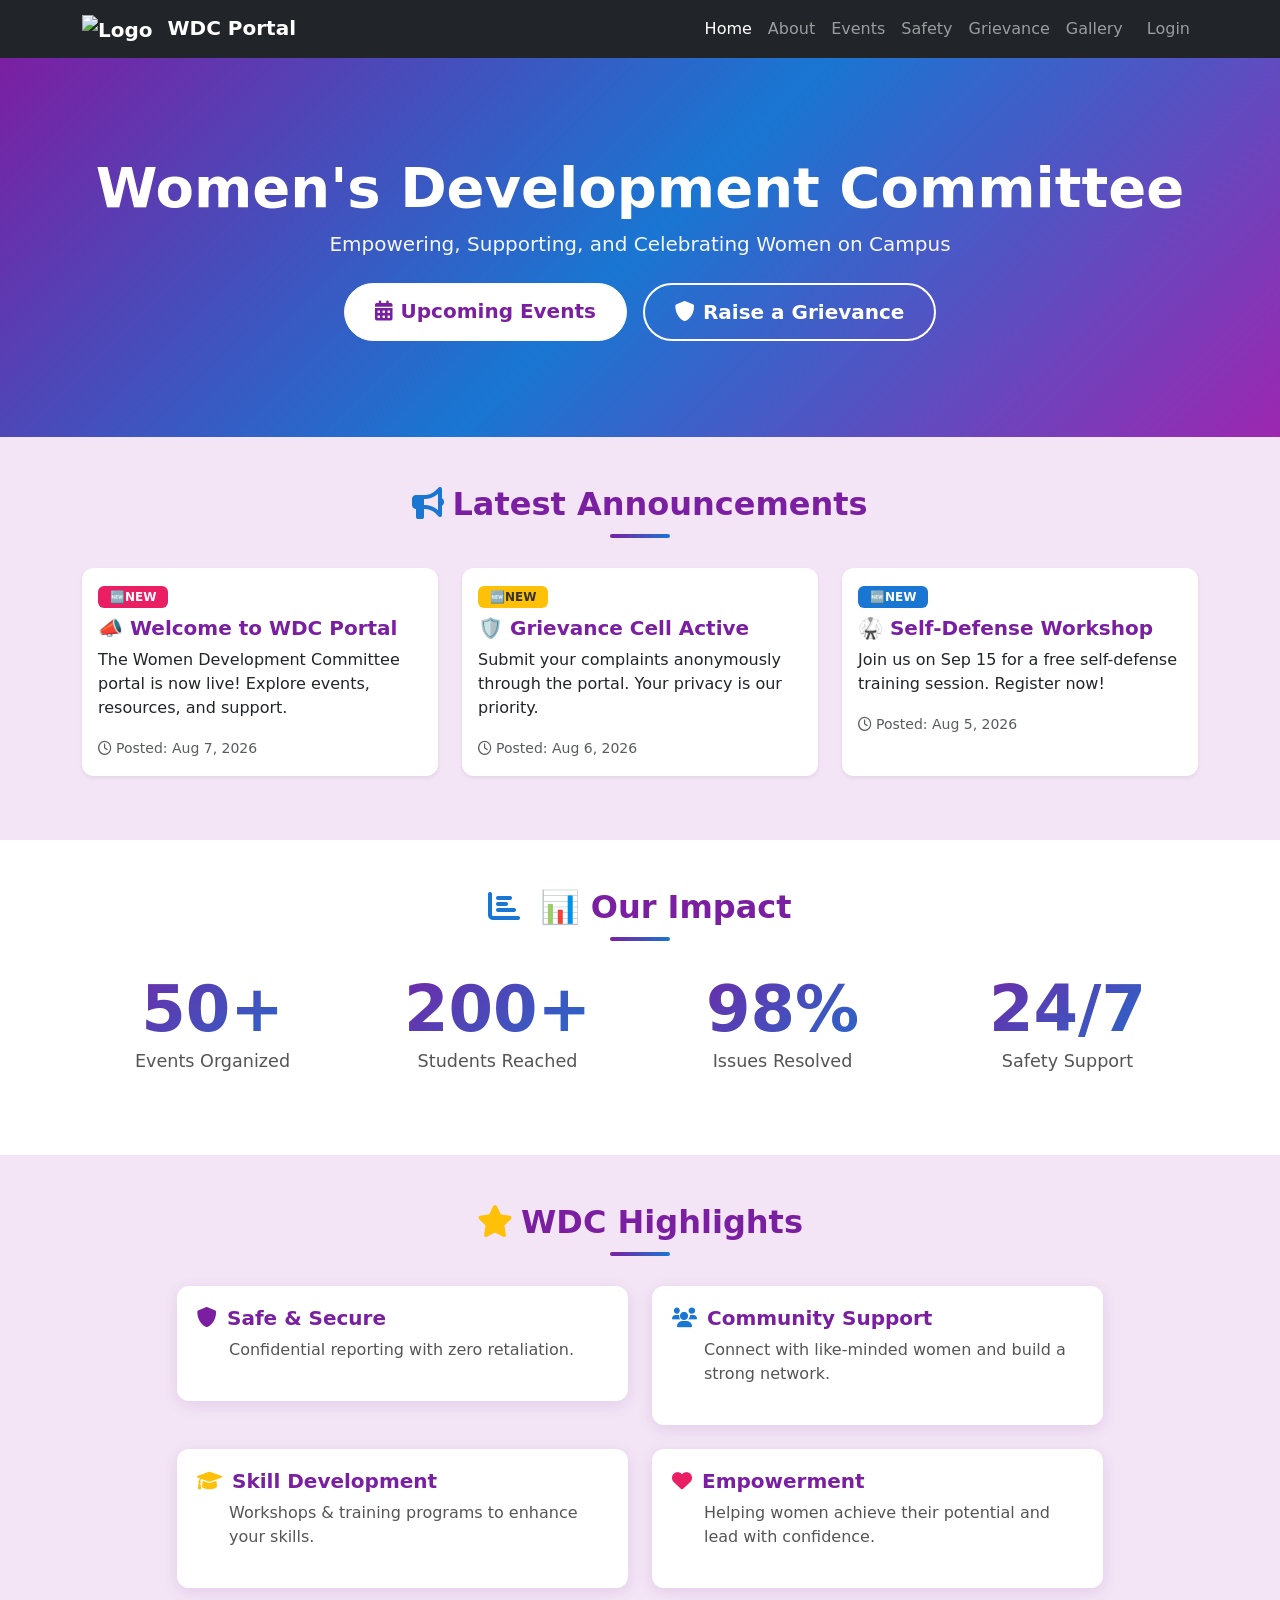
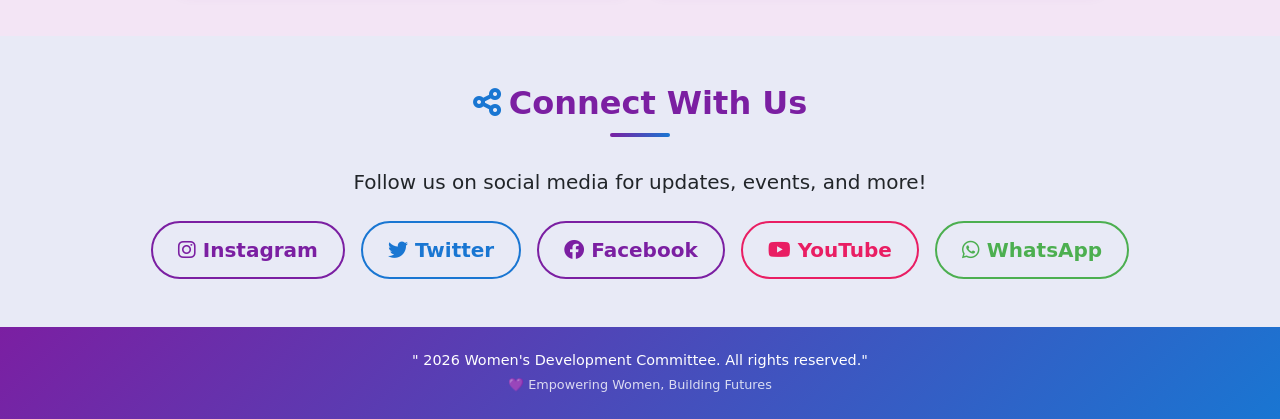
==== commit 0753618c: "Fxed the title on homepage" ====
--- a/index.html/index.html
+++ b/index.html/index.html
@@ -264,7 +264,7 @@
 <!-- ================================ -->
 <section class="hero-section text-white text-center py-5">
     <div class="container py-5">
-        <h1 class="display-3 fw-bold">✨ Women's Development Committee ✨</h1>
+        <h1 class="display-3 fw-bold"> Women's Development Committee </h1>
         <p class="lead mb-4">Empowering, Supporting, and Celebrating Women on Campus</p>
         <div class="d-flex justify-content-center gap-3 flex-wrap">
             <a href="pages/events.html" class="btn btn-light btn-lg">
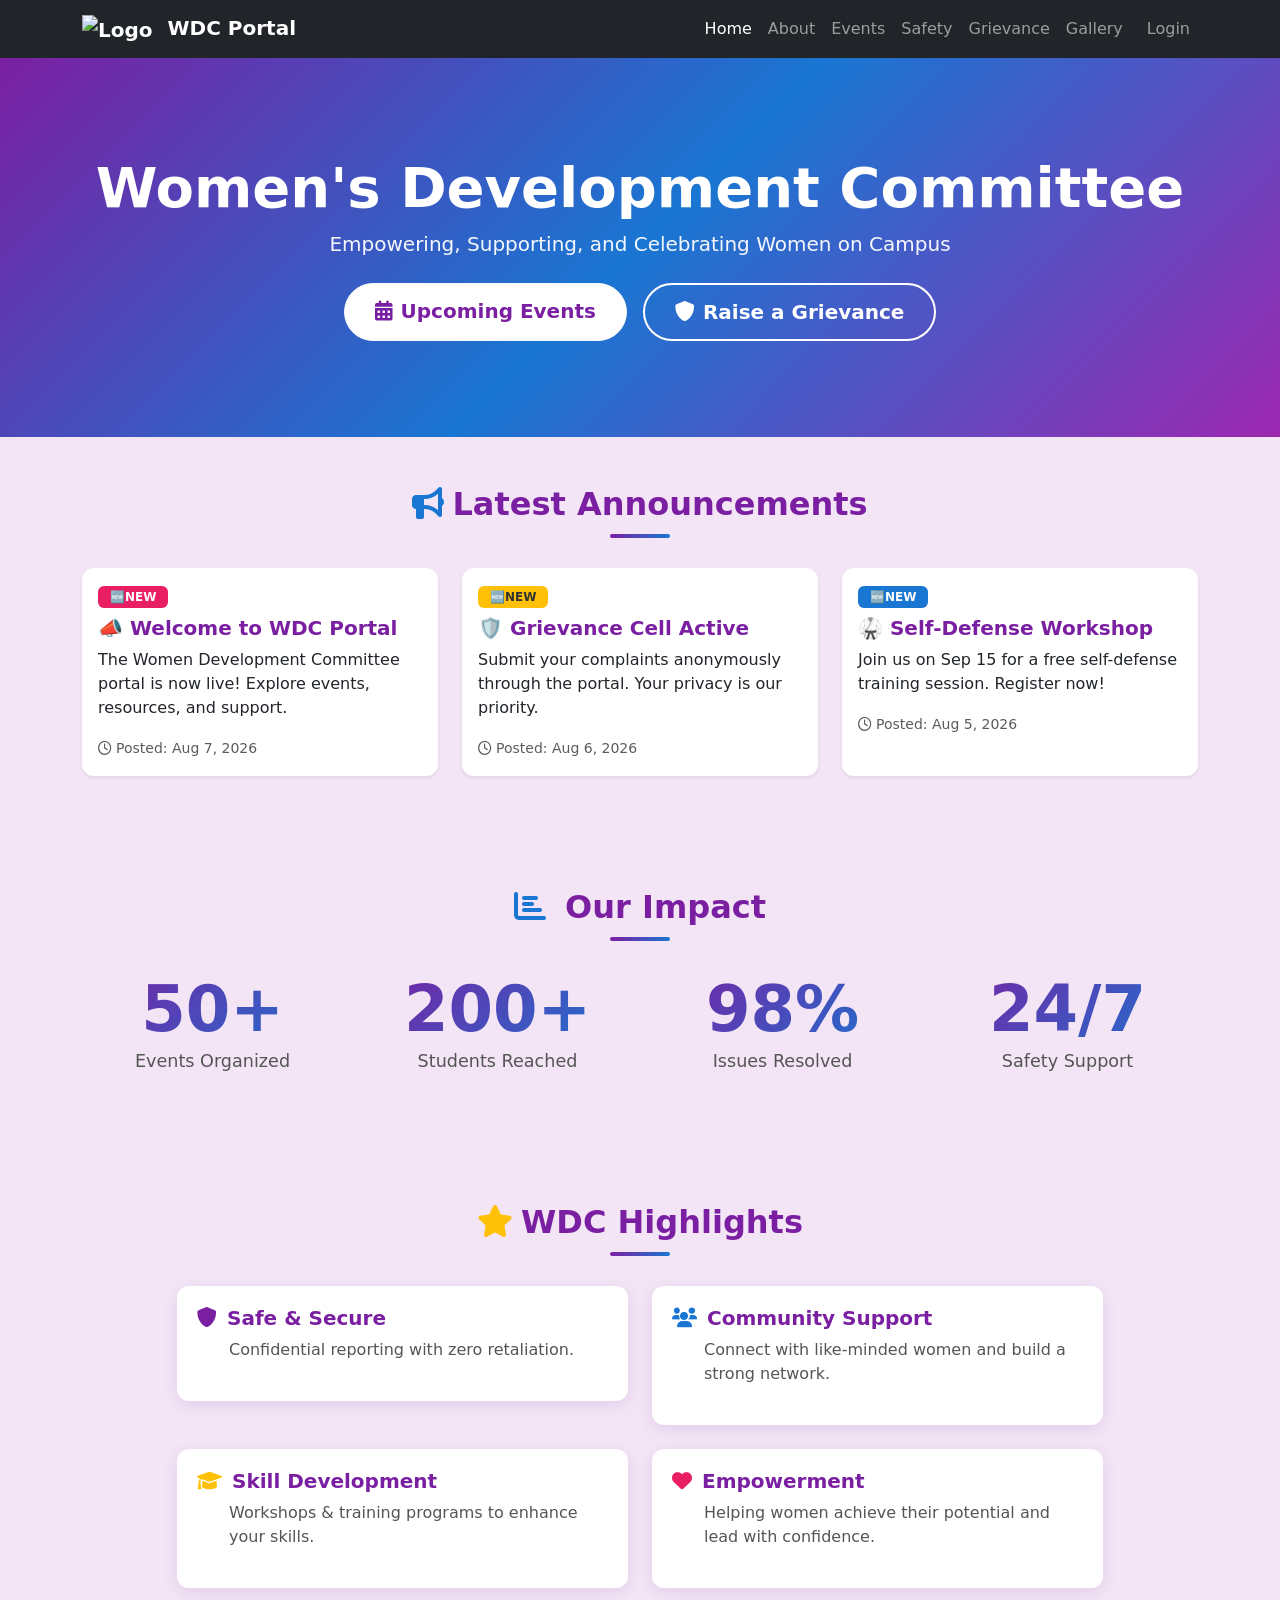
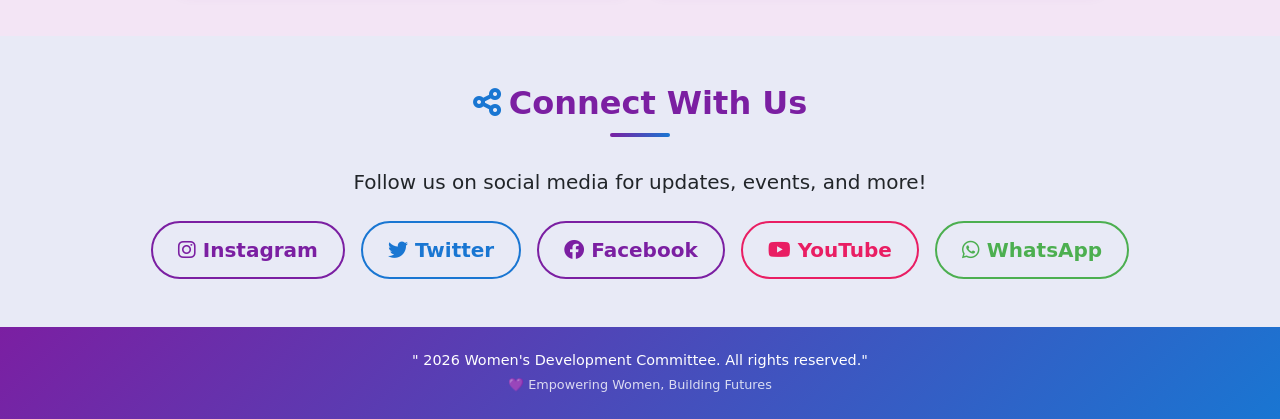
==== commit 91cf47fa: "Complete project update with all changes" ====
--- a/index.html/index.html
+++ b/index.html/index.html
@@ -323,10 +323,10 @@
 <!-- ================================ -->
 <!-- OUR IMPACT -->
 <!-- ================================ -->
-<section class="py-5">
+<section class="py-5" style="background: #F3E5F5;">
     <div class="container">
         <h2 class="section-title text-center">
-            <i class="fas fa-chart-bar me-2"></i> 📊 Our Impact
+            <i class="fas fa-chart-bar me-2"></i>  Our Impact
         </h2>
         <div class="row text-center">
             <div class="col-md-3 col-6 mb-3">
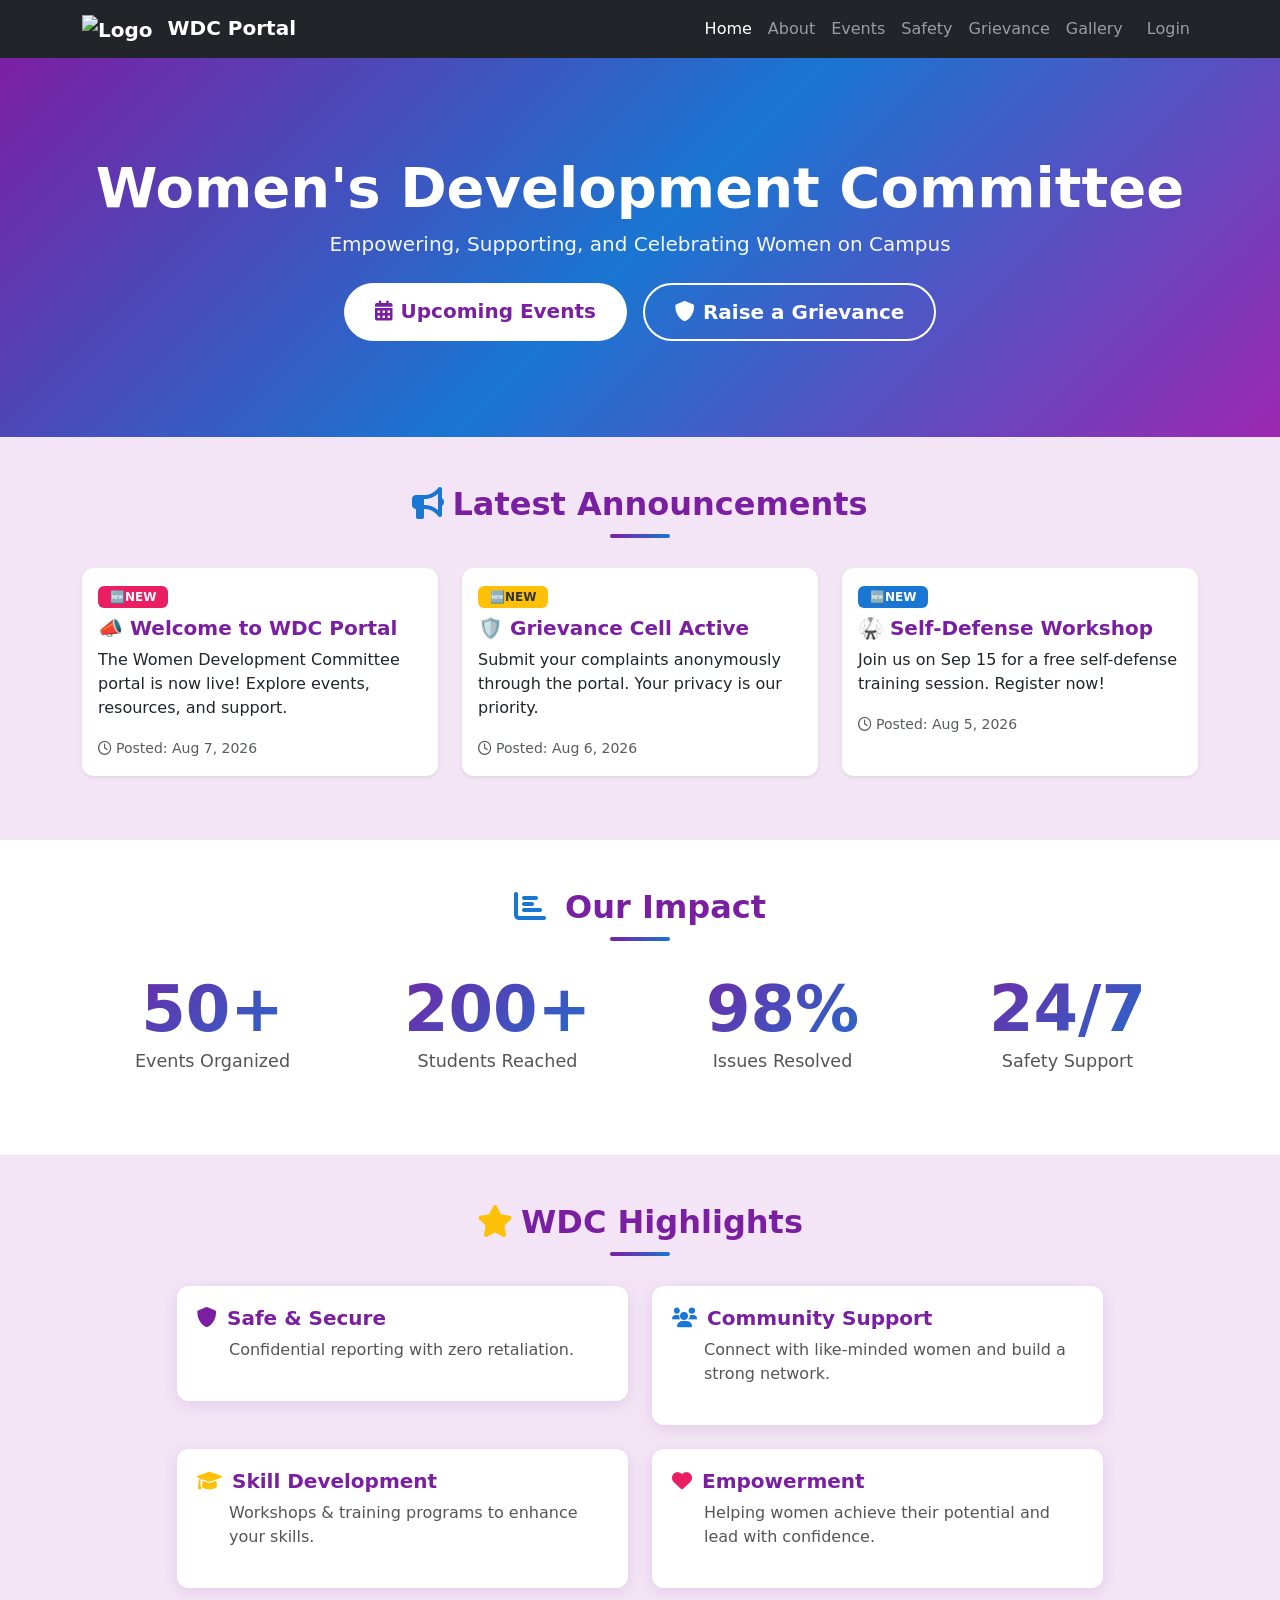
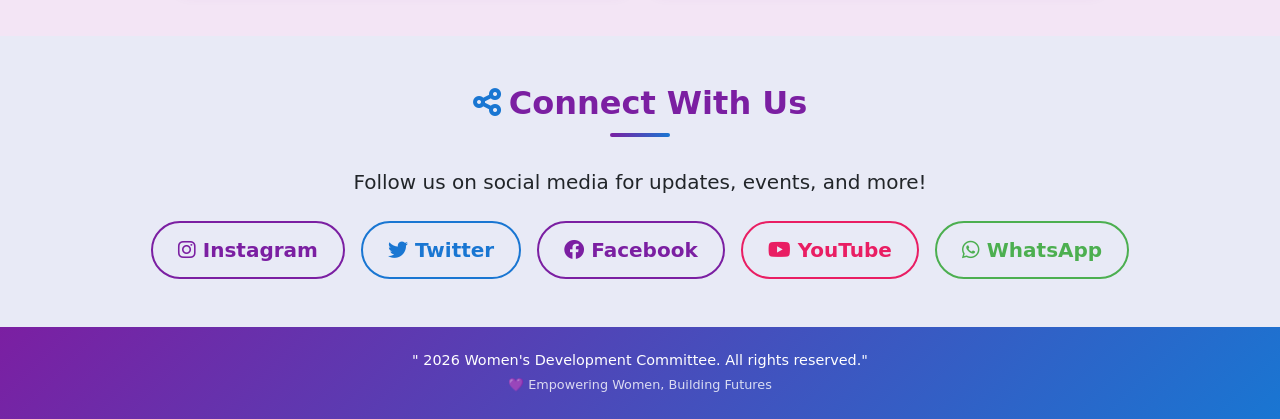
==== commit 1a566ed4: "Complete project update with all changes" ====
--- a/index.html/index.html
+++ b/index.html/index.html
@@ -323,7 +323,7 @@
 <!-- ================================ -->
 <!-- OUR IMPACT -->
 <!-- ================================ -->
-<section class="py-5" style="background: #F3E5F5;">
+<section class="py-5" style="background: light;">
     <div class="container">
         <h2 class="section-title text-center">
             <i class="fas fa-chart-bar me-2"></i>  Our Impact
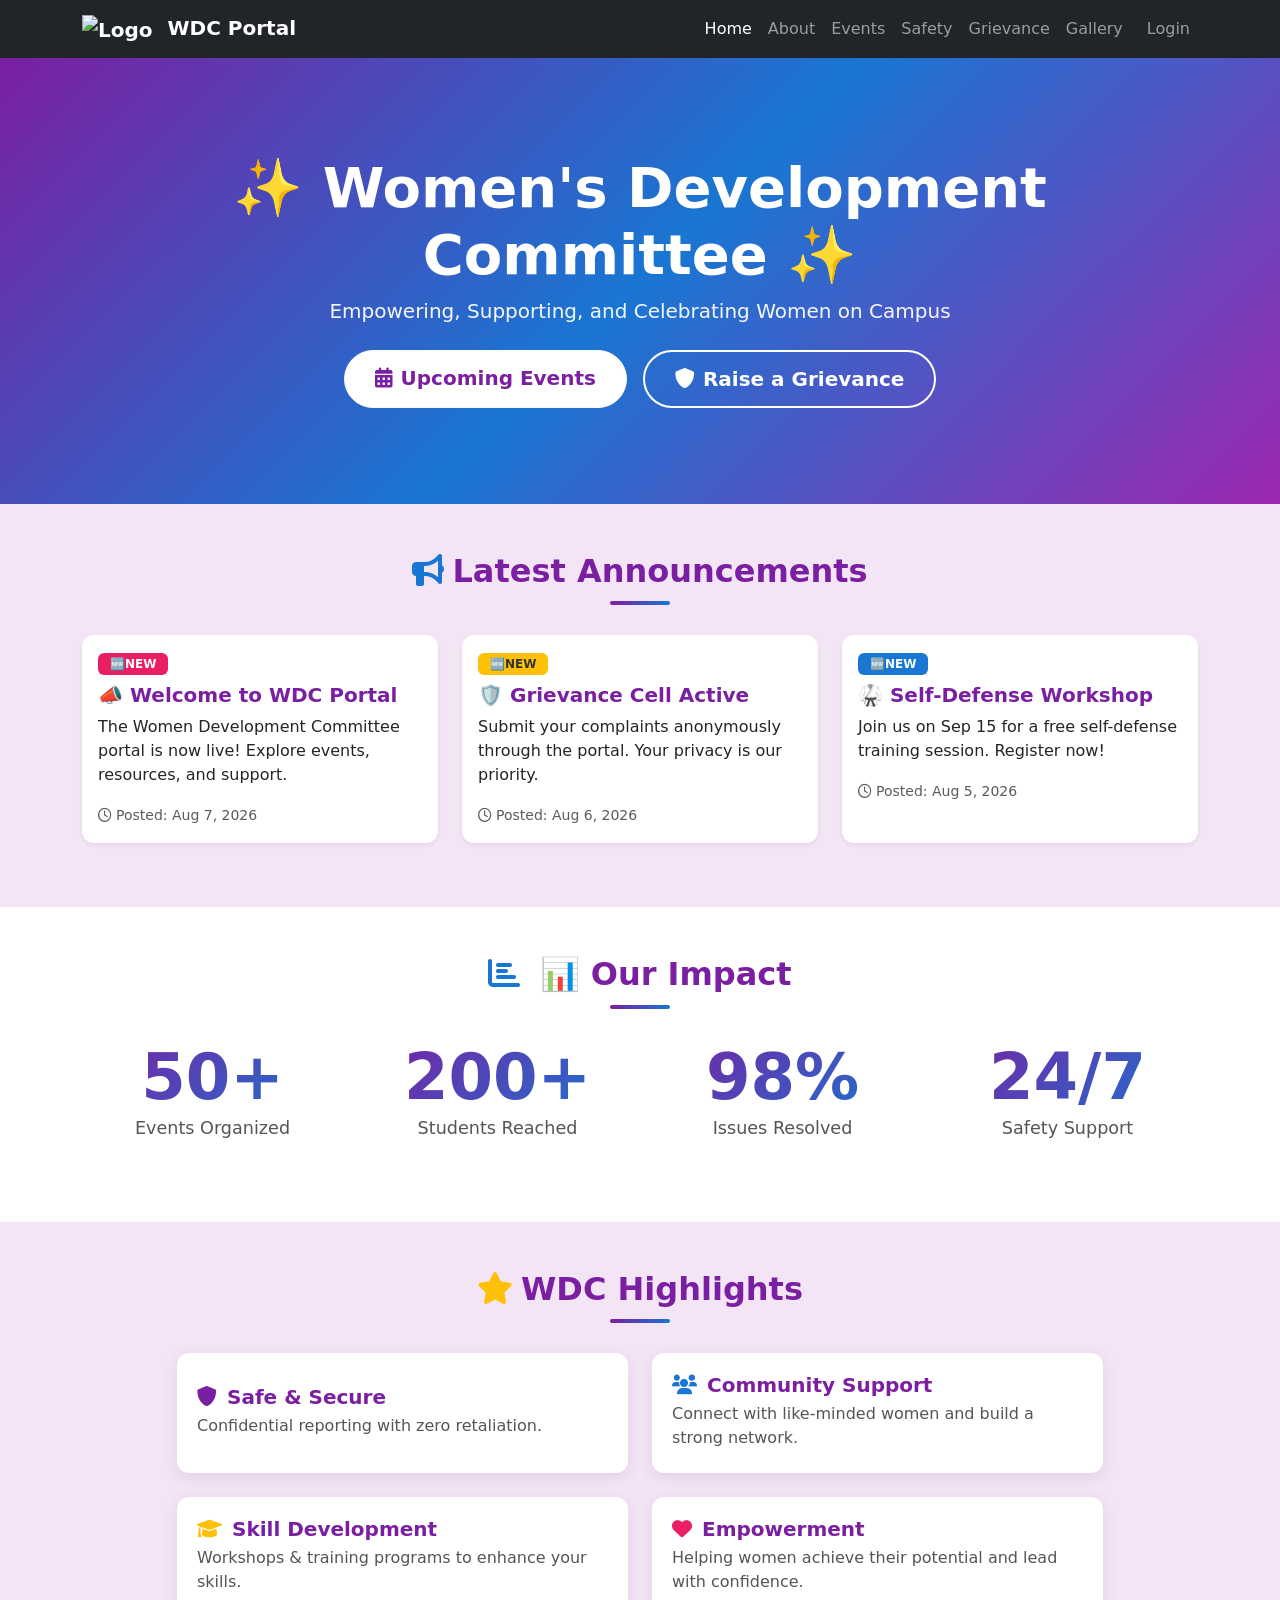
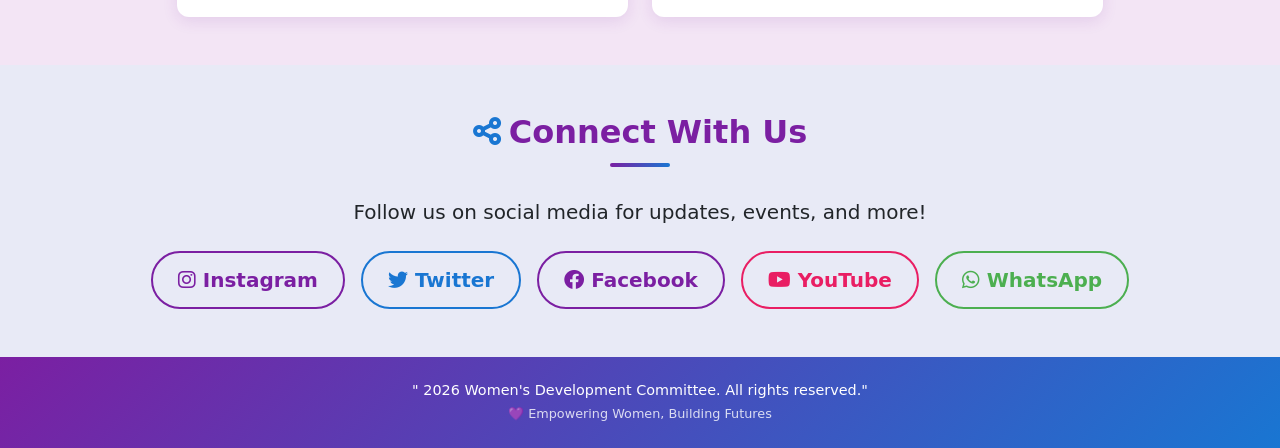
==== commit 4bf9d7ff: "Updated Homepage" ====
--- a/index.html/index.html
+++ b/index.html/index.html
@@ -137,7 +137,7 @@
             font-weight: 500;
         }
 
-        /* ===== HIGHLIGHTS ===== */
+        /* ===== HIGHLIGHTS - Equal Height Fix ===== */
         .highlight-item {
             padding: 20px;
             border-radius: var(--radius);
@@ -145,6 +145,10 @@
             box-shadow: var(--shadow);
             transition: all 0.3s ease;
             border-bottom: 3px solid transparent;
+            height: 100%;  /* ← Makes all boxes equal height */
+            display: flex;
+            flex-direction: column;
+            justify-content: center;
         }
         .highlight-item:hover {
             transform: translateY(-5px);
@@ -154,12 +158,14 @@
         .highlight-item h5 {
             color: #7B1FA2;
             font-weight: 600;
+            margin-bottom: 5px;
         }
         .highlight-item h5 i {
             margin-right: 10px;
         }
         .highlight-item .text-muted {
             color: var(--gray-text) !important;
+            margin-bottom: 0;
         }
 
         /* ===== SOCIAL BUTTONS ===== */
@@ -264,7 +270,7 @@
 <!-- ================================ -->
 <section class="hero-section text-white text-center py-5">
     <div class="container py-5">
-        <h1 class="display-3 fw-bold"> Women's Development Committee </h1>
+        <h1 class="display-3 fw-bold">✨ Women's Development Committee ✨</h1>
         <p class="lead mb-4">Empowering, Supporting, and Celebrating Women on Campus</p>
         <div class="d-flex justify-content-center gap-3 flex-wrap">
             <a href="pages/events.html" class="btn btn-light btn-lg">
@@ -323,10 +329,10 @@
 <!-- ================================ -->
 <!-- OUR IMPACT -->
 <!-- ================================ -->
-<section class="py-5" style="background: light;">
+<section class="py-5">
     <div class="container">
         <h2 class="section-title text-center">
-            <i class="fas fa-chart-bar me-2"></i>  Our Impact
+            <i class="fas fa-chart-bar me-2"></i> 📊 Our Impact
         </h2>
         <div class="row text-center">
             <div class="col-md-3 col-6 mb-3">
@@ -350,7 +356,7 @@
 </section>
 
 <!-- ================================ -->
-<!-- WDC HIGHLIGHTS -->
+<!-- WDC HIGHLIGHTS (Equal Height Boxes) -->
 <!-- ================================ -->
 <section class="py-5" style="background: #F3E5F5;">
     <div class="container">
@@ -363,25 +369,25 @@
                     <div class="col-md-6">
                         <div class="highlight-item">
                             <h5><i class="fas fa-shield-alt" style="color: #7B1FA2;"></i>Safe & Secure</h5>
-                            <p class="text-muted ms-4 ps-2">Confidential reporting with zero retaliation.</p>
+                            <p class="text-muted">Confidential reporting with zero retaliation.</p>
                         </div>
                     </div>
                     <div class="col-md-6">
                         <div class="highlight-item">
                             <h5><i class="fas fa-users" style="color: #1976D2;"></i>Community Support</h5>
-                            <p class="text-muted ms-4 ps-2">Connect with like-minded women and build a strong network.</p>
+                            <p class="text-muted">Connect with like-minded women and build a strong network.</p>
                         </div>
                     </div>
                     <div class="col-md-6">
                         <div class="highlight-item">
                             <h5><i class="fas fa-graduation-cap" style="color: #FFC107;"></i>Skill Development</h5>
-                            <p class="text-muted ms-4 ps-2">Workshops &amp; training programs to enhance your skills.</p>
+                            <p class="text-muted">Workshops &amp; training programs to enhance your skills.</p>
                         </div>
                     </div>
                     <div class="col-md-6">
                         <div class="highlight-item">
                             <h5><i class="fas fa-heart" style="color: #E91E63;"></i>Empowerment</h5>
-                            <p class="text-muted ms-4 ps-2">Helping women achieve their potential and lead with confidence.</p>
+                            <p class="text-muted">Helping women achieve their potential and lead with confidence.</p>
                         </div>
                     </div>
                 </div>
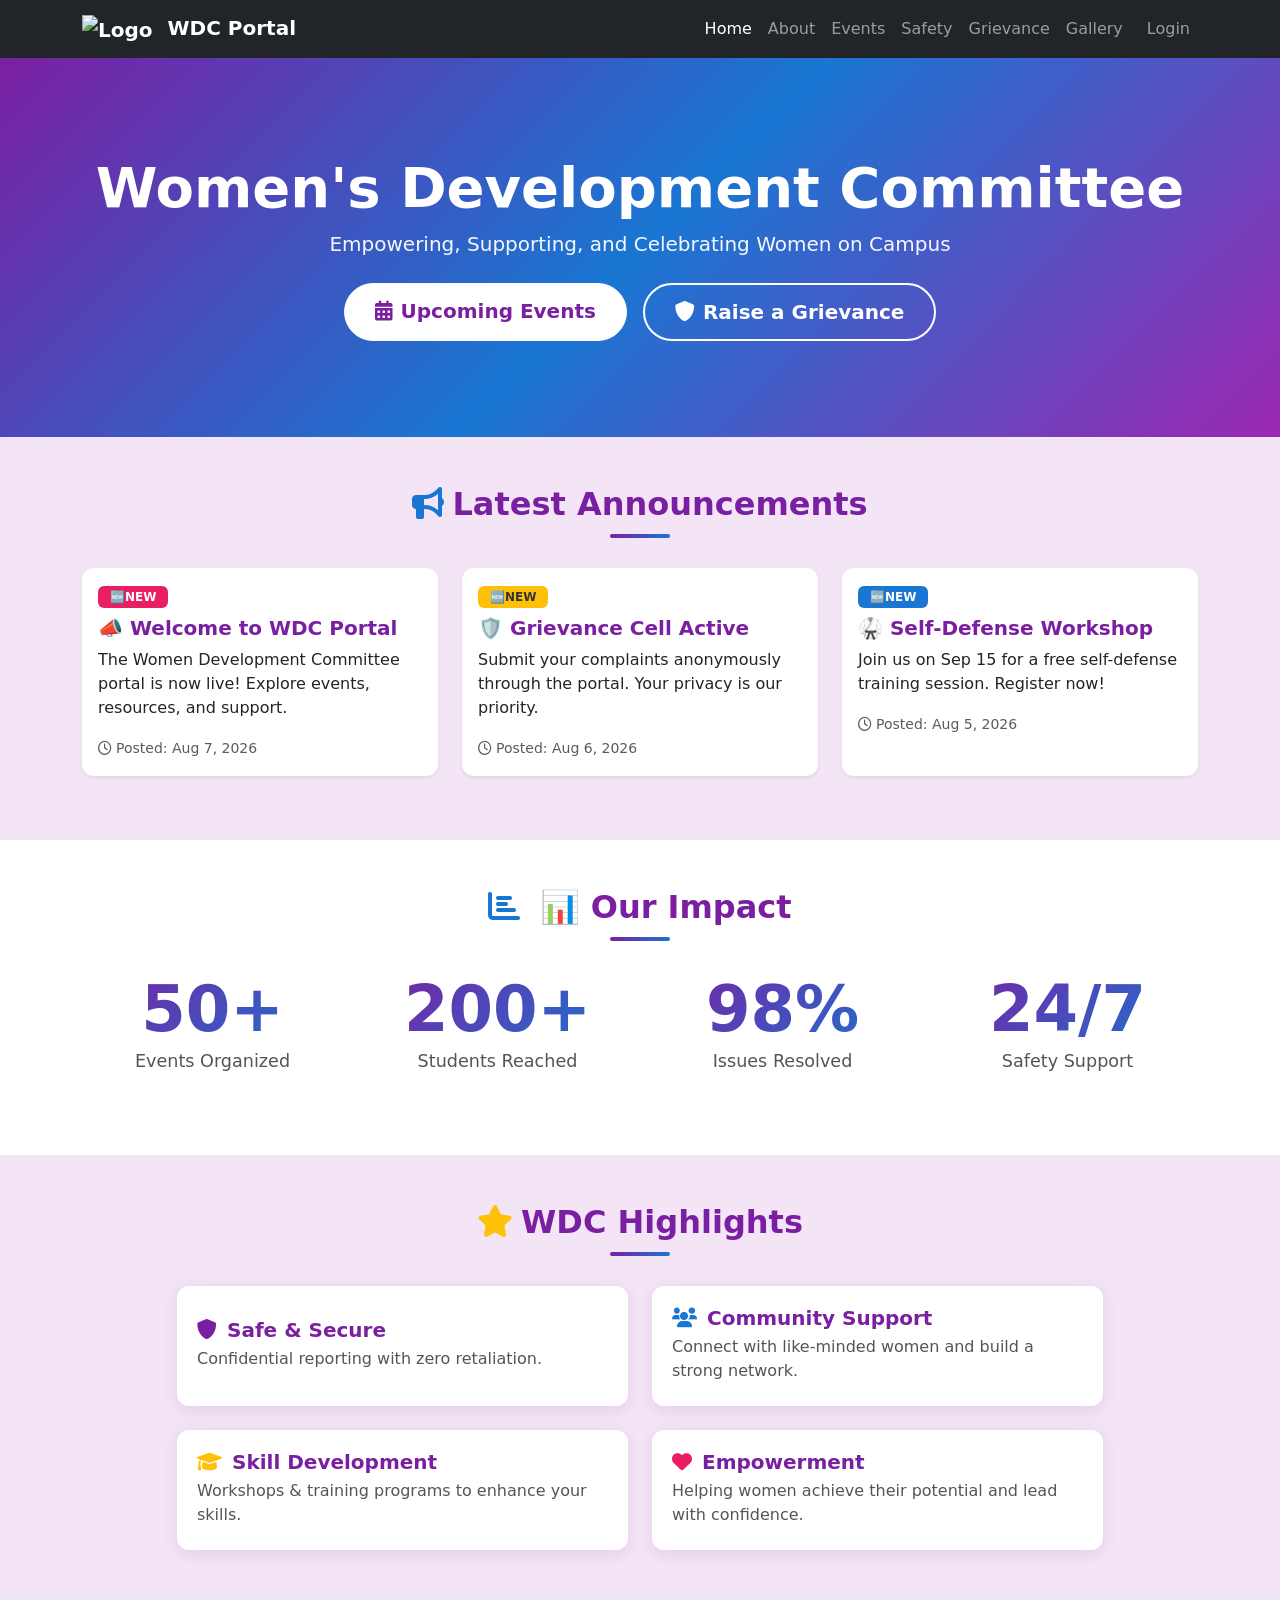
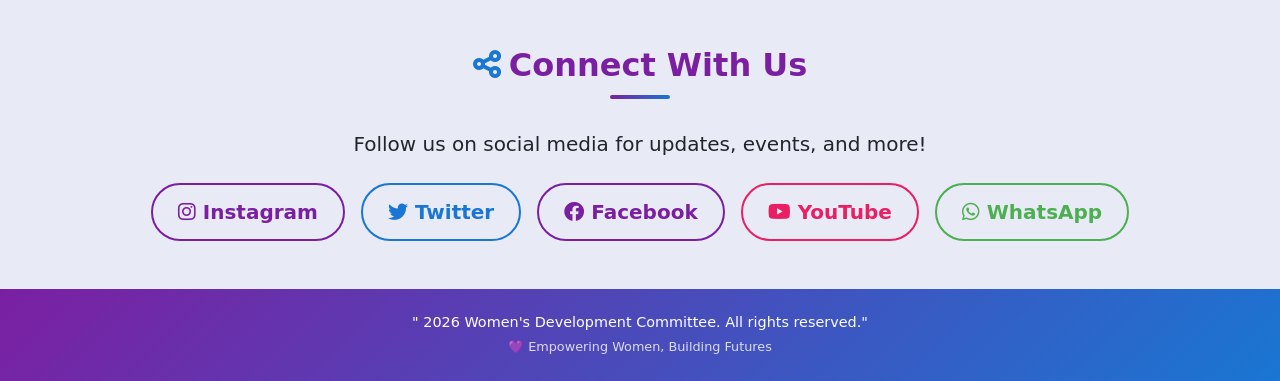
==== commit 40d41a4f: "Updated Homepage" ====
--- a/index.html/index.html
+++ b/index.html/index.html
@@ -270,7 +270,7 @@
 <!-- ================================ -->
 <section class="hero-section text-white text-center py-5">
     <div class="container py-5">
-        <h1 class="display-3 fw-bold">✨ Women's Development Committee ✨</h1>
+        <h1 class="display-3 fw-bold"> Women's Development Committee </h1>
         <p class="lead mb-4">Empowering, Supporting, and Celebrating Women on Campus</p>
         <div class="d-flex justify-content-center gap-3 flex-wrap">
             <a href="pages/events.html" class="btn btn-light btn-lg">
